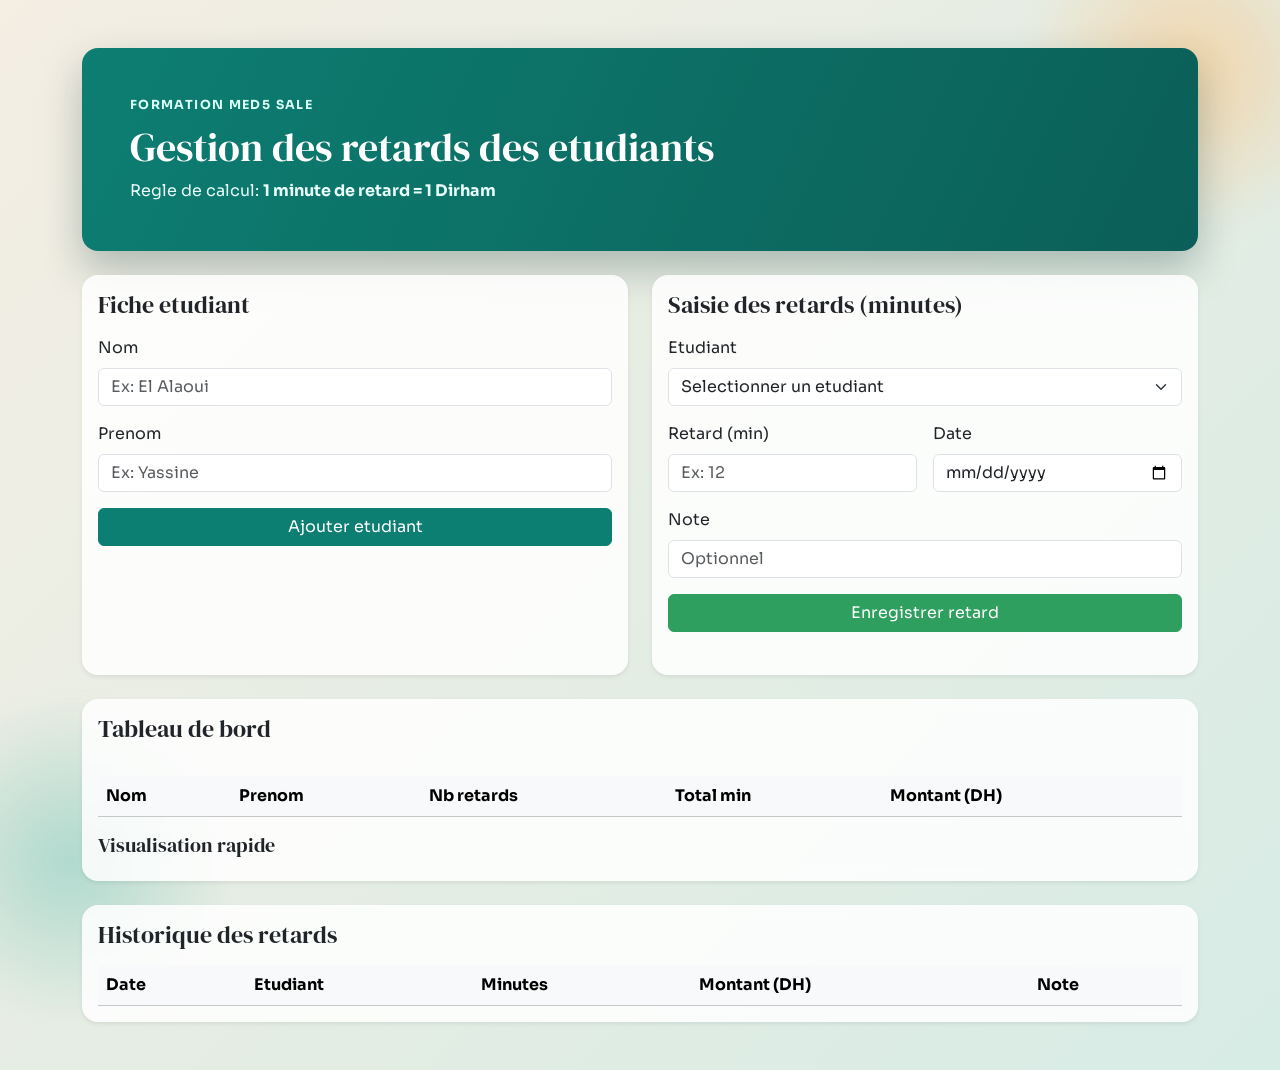
==== index.html @ 05980e71 "Change Style" ====
<!DOCTYPE html>
<html lang="fr">
<head>
  <meta charset="UTF-8" />
  <meta name="viewport" content="width=device-width, initial-scale=1.0" />
  <title>Gestion des retards etudiants</title>
  <link href="https://cdn.jsdelivr.net/npm/bootstrap@5.3.3/dist/css/bootstrap.min.css" rel="stylesheet" integrity="sha384-QWTKZyjpPEjISv5WaRU9OFeRpok6YctnYmDr5pNlyT2bRjXh0JMhjY6hW+ALEwIH" crossorigin="anonymous" />
  <link rel="preconnect" href="https://fonts.googleapis.com" />
  <link rel="preconnect" href="https://fonts.gstatic.com" crossorigin />
  <link href="https://fonts.googleapis.com/css2?family=Sora:wght@400;600;700&family=DM+Serif+Display&display=swap" rel="stylesheet" />
  <link rel="stylesheet" href="styles.css" />
</head>
<body>
  <div class="bg-shape shape-a" aria-hidden="true"></div>
  <div class="bg-shape shape-b" aria-hidden="true"></div>

  <main class="container py-4 py-lg-5">
    <header class="hero p-4 p-lg-5 mb-4 reveal">
      <p class="hero-kicker mb-2">Formation Med5 Sale</p>
      <h1 class="mb-2">Gestion des retards des etudiants</h1>
      <p class="hero-subtitle mb-0">Regle de calcul: <strong>1 minute de retard = 1 Dirham</strong></p>
    </header>

    <section class="row g-4 mb-4">
      <div class="col-12 col-lg-6 reveal delay-1">
        <article class="card shadow-sm border-0 h-100">
          <div class="card-body">
            <h2 id="student-title" class="h4 mb-3">Fiche etudiant</h2>
            <form id="student-form" class="row g-3">
              <div class="col-12">
                <label for="nom" class="form-label">Nom</label>
                <input id="nom" name="nom" type="text" class="form-control" required maxlength="40" placeholder="Ex: El Alaoui" />
              </div>
              <div class="col-12">
                <label for="prenom" class="form-label">Prenom</label>
                <input id="prenom" name="prenom" type="text" class="form-control" required maxlength="40" placeholder="Ex: Yassine" />
              </div>
              <div class="col-12">
                <button type="submit" class="btn btn-primary w-100">Ajouter etudiant</button>
              </div>
            </form>
            <p id="student-feedback" class="feedback mt-2 mb-0" aria-live="polite"></p>
          </div>
        </article>
      </div>

      <div class="col-12 col-lg-6 reveal delay-2">
        <article class="card shadow-sm border-0 h-100">
          <div class="card-body">
            <h2 id="retard-title" class="h4 mb-3">Saisie des retards (minutes)</h2>
            <form id="retard-form" class="row g-3">
              <div class="col-12">
                <label for="student-select" class="form-label">Etudiant</label>
                <select id="student-select" class="form-select" required>
                  <option value="">Selectionner un etudiant</option>
                </select>
              </div>
              <div class="col-md-6">
                <label for="minutes" class="form-label">Retard (min)</label>
                <input id="minutes" type="number" class="form-control" min="1" step="1" required placeholder="Ex: 12" />
              </div>
              <div class="col-md-6">
                <label for="retard-date" class="form-label">Date</label>
                <input id="retard-date" type="date" class="form-control" required />
              </div>
              <div class="col-12">
                <label for="note" class="form-label">Note</label>
                <input id="note" type="text" class="form-control" maxlength="80" placeholder="Optionnel" />
              </div>
              <div class="col-12">
                <button type="submit" class="btn btn-success w-100">Enregistrer retard</button>
              </div>
            </form>
            <p id="retard-feedback" class="feedback mt-2 mb-0" aria-live="polite"></p>
          </div>
        </article>
      </div>
    </section>

    <section class="card shadow-sm border-0 reveal delay-3 mb-4">
      <div class="card-body">
        <h2 id="dashboard-title" class="h4 mb-3">Tableau de bord</h2>
        <div class="stats mb-3" id="stats"></div>

        <div class="table-responsive mb-3">
          <table class="table table-hover align-middle mb-0">
            <thead class="table-light">
              <tr>
                <th>Nom</th>
                <th>Prenom</th>
                <th>Nb retards</th>
                <th>Total min</th>
                <th>Montant (DH)</th>
              </tr>
            </thead>
            <tbody id="student-summary-body"></tbody>
          </table>
        </div>

        <h3 class="h5 mb-2">Visualisation rapide</h3>
        <div id="bars" class="bars"></div>
      </div>
    </section>

    <section class="card shadow-sm border-0 reveal delay-4">
      <div class="card-body">
        <h2 id="history-title" class="h4 mb-3">Historique des retards</h2>
        <div class="table-responsive">
          <table class="table table-striped align-middle mb-0">
            <thead class="table-light">
              <tr>
                <th>Date</th>
                <th>Etudiant</th>
                <th>Minutes</th>
                <th>Montant (DH)</th>
                <th>Note</th>
              </tr>
            </thead>
            <tbody id="history-body"></tbody>
          </table>
        </div>
      </div>
    </section>
  </main>

  <script src="https://cdn.jsdelivr.net/npm/bootstrap@5.3.3/dist/js/bootstrap.bundle.min.js" integrity="sha384-YvpcrYf0tY3lHB60NNkmXc5s9fDVZLESaAA55NDzOxhy9GkcIdslK1eN7N6jIeHz" crossorigin="anonymous"></script>
  <script src="app.js"></script>
</body>
</html>
---- styles.css ----
:root {
  --bg-start: #f4eee3;
  --bg-end: #d7ece5;
  --ink: #1f2a33;
  --muted: #51606a;
  --brand: #0d7e72;
  --brand-deep: #0a5f57;
  --warn: #be622d;
  --card-soft: rgba(255, 255, 255, 0.85);
}

body {
  min-height: 100vh;
  font-family: "Sora", sans-serif;
  color: var(--ink);
  background: linear-gradient(135deg, var(--bg-start), var(--bg-end));
  position: relative;
  overflow-x: hidden;
}

h1,
h2,
h3,
.h1,
.h2,
.h3,
.h4,
.h5 {
  font-family: "DM Serif Display", serif;
}

.bg-shape {
  position: fixed;
  z-index: -1;
  border-radius: 50%;
  filter: blur(10px);
  opacity: 0.5;
}

.shape-a {
  width: 340px;
  height: 340px;
  top: -100px;
  right: -80px;
  background: radial-gradient(circle, #ffbf75 0%, transparent 70%);
}

.shape-b {
  width: 320px;
  height: 320px;
  left: -90px;
  bottom: -120px;
  background: radial-gradient(circle, #76c5b7 0%, transparent 72%);
}

.hero {
  border-radius: 1rem;
  background: linear-gradient(115deg, #0d7e72, #0b5f58);
  color: #fff;
  box-shadow: 0 18px 40px rgba(10, 49, 45, 0.28);
}

.hero-kicker {
  text-transform: uppercase;
  letter-spacing: 0.11em;
  font-size: 0.78rem;
  font-weight: 700;
  color: #d8fff8;
}

.hero-subtitle {
  color: #e8fffb;
}

.card {
  border-radius: 1rem;
  background: var(--card-soft);
  backdrop-filter: blur(6px);
}

.btn-primary {
  --bs-btn-bg: var(--brand);
  --bs-btn-border-color: var(--brand);
  --bs-btn-hover-bg: var(--brand-deep);
  --bs-btn-hover-border-color: var(--brand-deep);
}

.btn-success {
  --bs-btn-bg: #2f9f5f;
  --bs-btn-border-color: #2f9f5f;
  --bs-btn-hover-bg: #257b4a;
  --bs-btn-hover-border-color: #257b4a;
}

.feedback {
  min-height: 1.2rem;
  color: var(--warn);
  font-size: 0.9rem;
}

.stats {
  display: grid;
  grid-template-columns: repeat(auto-fit, minmax(145px, 1fr));
  gap: 0.75rem;
}

.stat {
  border: 1px solid #d7e2de;
  background: #ffffff;
  border-radius: 0.75rem;
  padding: 0.7rem 0.8rem;
}

.stat-label {
  display: block;
  font-size: 0.8rem;
  color: var(--muted);
}

.stat-value {
  display: block;
  margin-top: 0.2rem;
  font-size: 1.15rem;
  font-weight: 700;
}

.bars {
  display: grid;
  gap: 0.6rem;
}

.bar-row {
  display: grid;
  grid-template-columns: 120px 1fr 55px;
  gap: 0.55rem;
  align-items: center;
}

.bar-track {
  width: 100%;
  height: 13px;
  border-radius: 999px;
  background: #e4efec;
  overflow: hidden;
}

.bar-fill {
  height: 100%;
  border-radius: 999px;
  background: linear-gradient(90deg, #f0a34f, #0d7e72);
}

.reveal {
  opacity: 0;
  transform: translateY(12px);
  animation: revealUp 550ms ease forwards;
}

.delay-1 { animation-delay: 120ms; }
.delay-2 { animation-delay: 220ms; }
.delay-3 { animation-delay: 320ms; }
.delay-4 { animation-delay: 420ms; }

@keyframes revealUp {
  to {
    opacity: 1;
    transform: translateY(0);
  }
}

@media (max-width: 768px) {
  .bar-row {
    grid-template-columns: 95px 1fr 45px;
  }
}
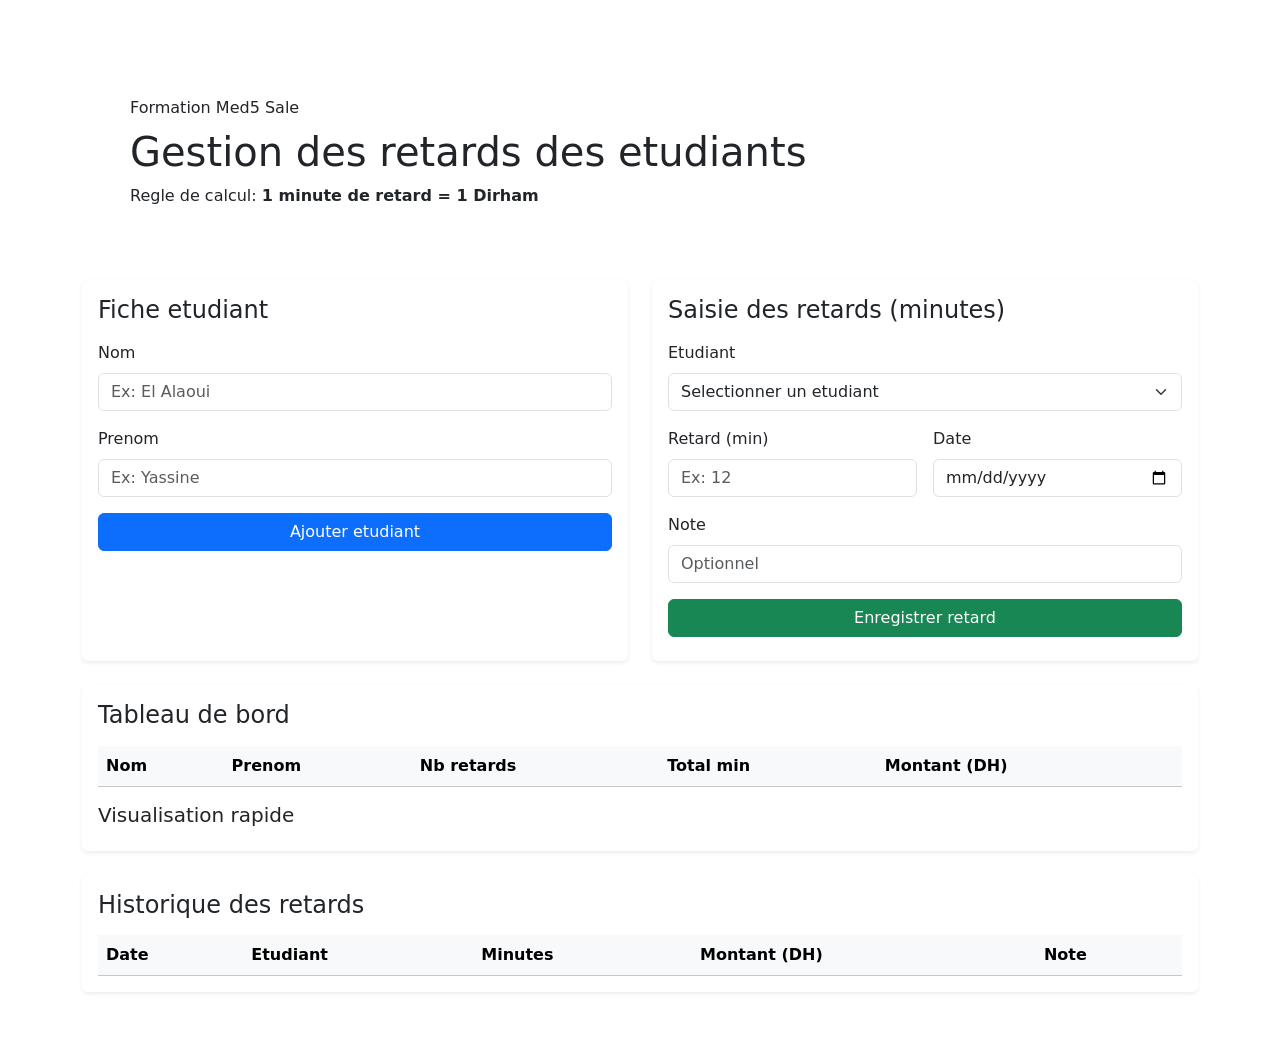
==== commit 1799848e: "mycv" ====
--- a/index.html
+++ b/index.html
@@ -126,4 +126,4 @@
   <script src="https://cdn.jsdelivr.net/npm/bootstrap@5.3.3/dist/js/bootstrap.bundle.min.js" integrity="sha384-YvpcrYf0tY3lHB60NNkmXc5s9fDVZLESaAA55NDzOxhy9GkcIdslK1eN7N6jIeHz" crossorigin="anonymous"></script>
   <script src="app.js"></script>
 </body>
-</html>
+</html>
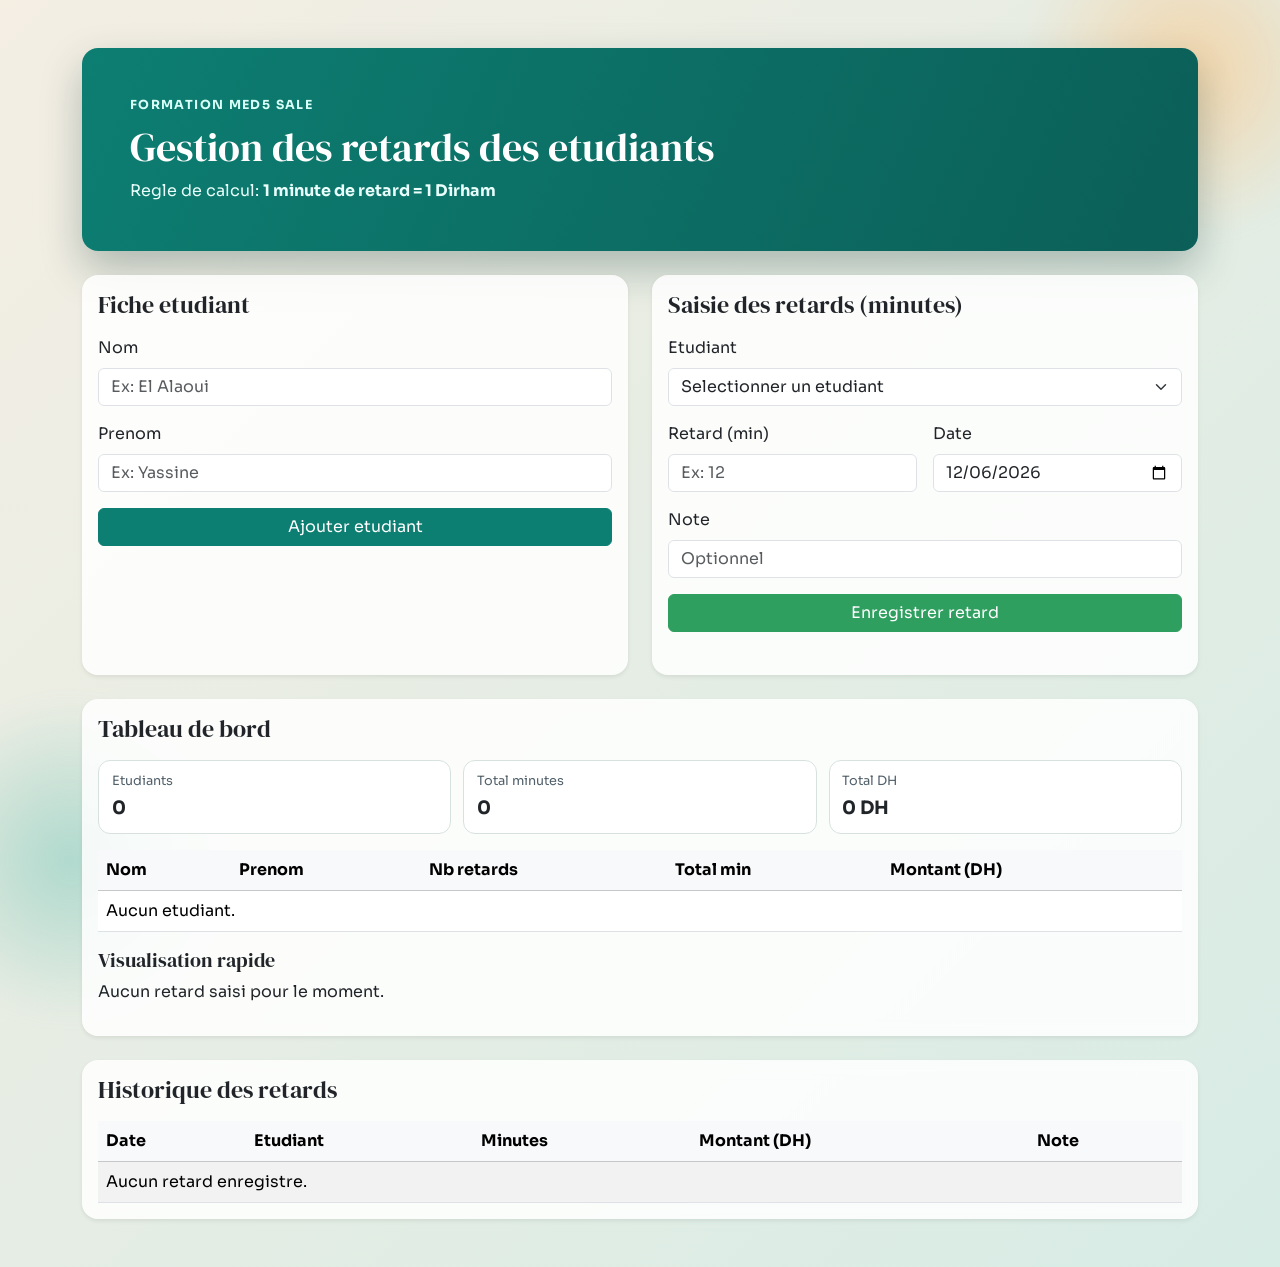
==== commit 10b2b3f9: "solve problem" ====
--- a/index.html
+++ b/index.html
@@ -1,5 +1,7 @@
 <!DOCTYPE html>
-<html lang="fr">
+<html lang="fr"
+
+>
 <head>
   <meta charset="UTF-8" />
   <meta name="viewport" content="width=device-width, initial-scale=1.0" />
--- a/styles.css
+++ b/styles.css
@@ -0,0 +1,175 @@
+:root {
+  --bg-start: #f4eee3;
+  --bg-end: #d7ece5;
+  --ink: #1f2a33;
+  --muted: #51606a;
+  --brand: #0d7e72;
+  --brand-deep: #0a5f57;
+  --warn: #be622d;
+  --card-soft: rgba(255, 255, 255, 0.85);
+}
+
+body {
+  min-height: 100vh;
+  font-family: "Sora", sans-serif;
+  color: var(--ink);
+  background: linear-gradient(135deg, var(--bg-start), var(--bg-end));
+  position: relative;
+  overflow-x: hidden;
+}
+
+h1,
+h2,
+h3,
+.h1,
+.h2,
+.h3,
+.h4,
+.h5 {
+  font-family: "DM Serif Display", serif;
+}
+
+.bg-shape {
+  position: fixed;
+  z-index: -1;
+  border-radius: 50%;
+  filter: blur(10px);
+  opacity: 0.5;
+}
+
+.shape-a {
+  width: 340px;
+  height: 340px;
+  top: -100px;
+  right: -80px;
+  background: radial-gradient(circle, #ffbf75 0%, transparent 70%);
+}
+
+.shape-b {
+  width: 320px;
+  height: 320px;
+  left: -90px;
+  bottom: -120px;
+  background: radial-gradient(circle, #76c5b7 0%, transparent 72%);
+}
+
+.hero {
+  border-radius: 1rem;
+  background: linear-gradient(115deg, #0d7e72, #0b5f58);
+  color: #fff;
+  box-shadow: 0 18px 40px rgba(10, 49, 45, 0.28);
+}
+
+.hero-kicker {
+  text-transform: uppercase;
+  letter-spacing: 0.11em;
+  font-size: 0.78rem;
+  font-weight: 700;
+  color: #d8fff8;
+}
+
+.hero-subtitle {
+  color: #e8fffb;
+}
+
+.card {
+  border-radius: 1rem;
+  background: var(--card-soft);
+  backdrop-filter: blur(6px);
+}
+
+.btn-primary {
+  --bs-btn-bg: var(--brand);
+  --bs-btn-border-color: var(--brand);
+  --bs-btn-hover-bg: var(--brand-deep);
+  --bs-btn-hover-border-color: var(--brand-deep);
+}
+
+.btn-success {
+  --bs-btn-bg: #2f9f5f;
+  --bs-btn-border-color: #2f9f5f;
+  --bs-btn-hover-bg: #257b4a;
+  --bs-btn-hover-border-color: #257b4a;
+}
+
+.feedback {
+  min-height: 1.2rem;
+  color: var(--warn);
+  font-size: 0.9rem;
+}
+
+.stats {
+  display: grid;
+  grid-template-columns: repeat(auto-fit, minmax(145px, 1fr));
+  gap: 0.75rem;
+}
+
+.stat {
+  border: 1px solid #d7e2de;
+  background: #ffffff;
+  border-radius: 0.75rem;
+  padding: 0.7rem 0.8rem;
+}
+
+.stat-label {
+  display: block;
+  font-size: 0.8rem;
+  color: var(--muted);
+}
+
+.stat-value {
+  display: block;
+  margin-top: 0.2rem;
+  font-size: 1.15rem;
+  font-weight: 700;
+}
+
+.bars {
+  display: grid;
+  gap: 0.6rem;
+}
+
+.bar-row {
+  display: grid;
+  grid-template-columns: 120px 1fr 55px;
+  gap: 0.55rem;
+  align-items: center;
+}
+
+.bar-track {
+  width: 100%;
+  height: 13px;
+  border-radius: 999px;
+  background: #e4efec;
+  overflow: hidden;
+}
+
+.bar-fill {
+  height: 100%;
+  border-radius: 999px;
+  background: linear-gradient(90deg, #f0a34f, #0d7e72);
+}
+
+.reveal {
+  opacity: 0;
+  transform: translateY(12px);
+  animation: revealUp 550ms ease forwards;
+}
+
+.delay-1 { animation-delay: 120ms; }
+.delay-2 { animation-delay: 220ms; }
+.delay-3 { animation-delay: 320ms; }
+.delay-4 { animation-delay: 420ms; }
+
+@keyframes revealUp {
+  to {
+    opacity: 1;
+    transform: translateY(0);
+  }
+}
+
+@media (max-width: 768px) {
+  .bar-row {
+    grid-template-columns: 95px 1fr 45px;
+  }
+}
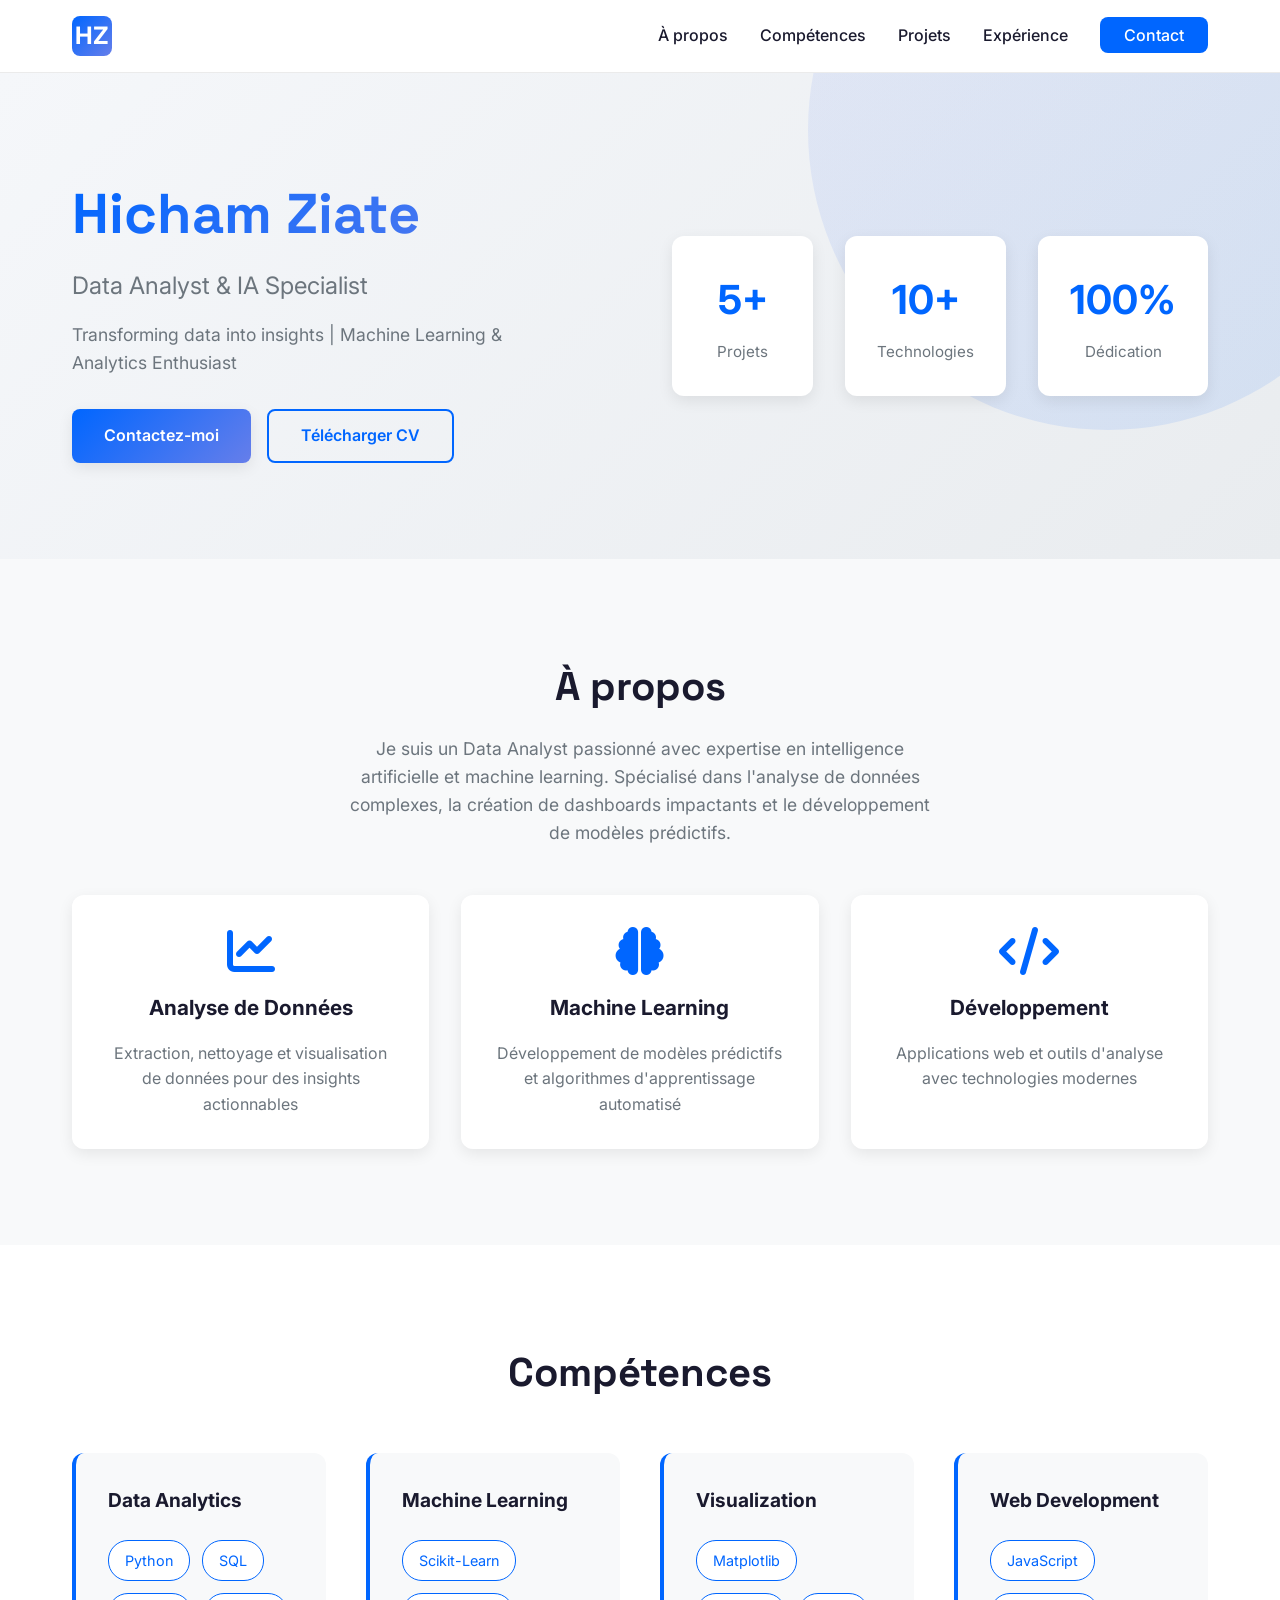
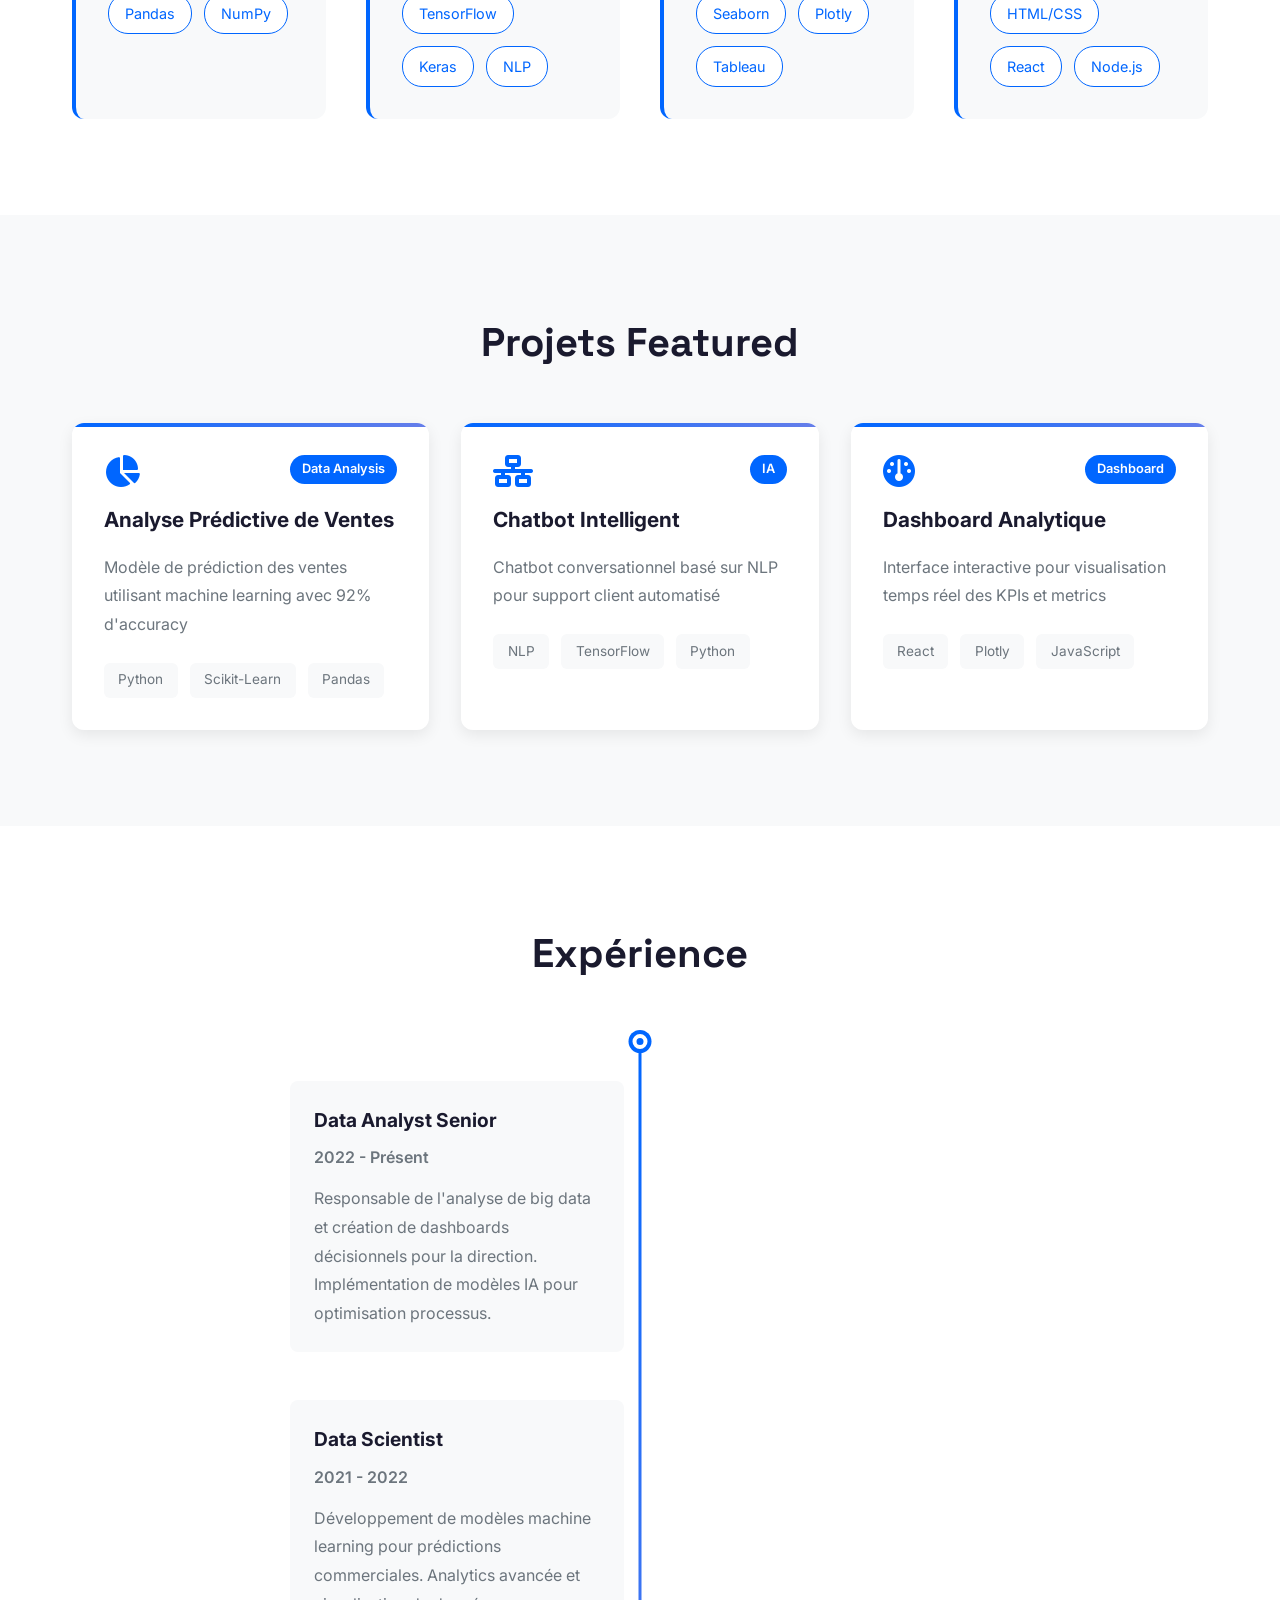
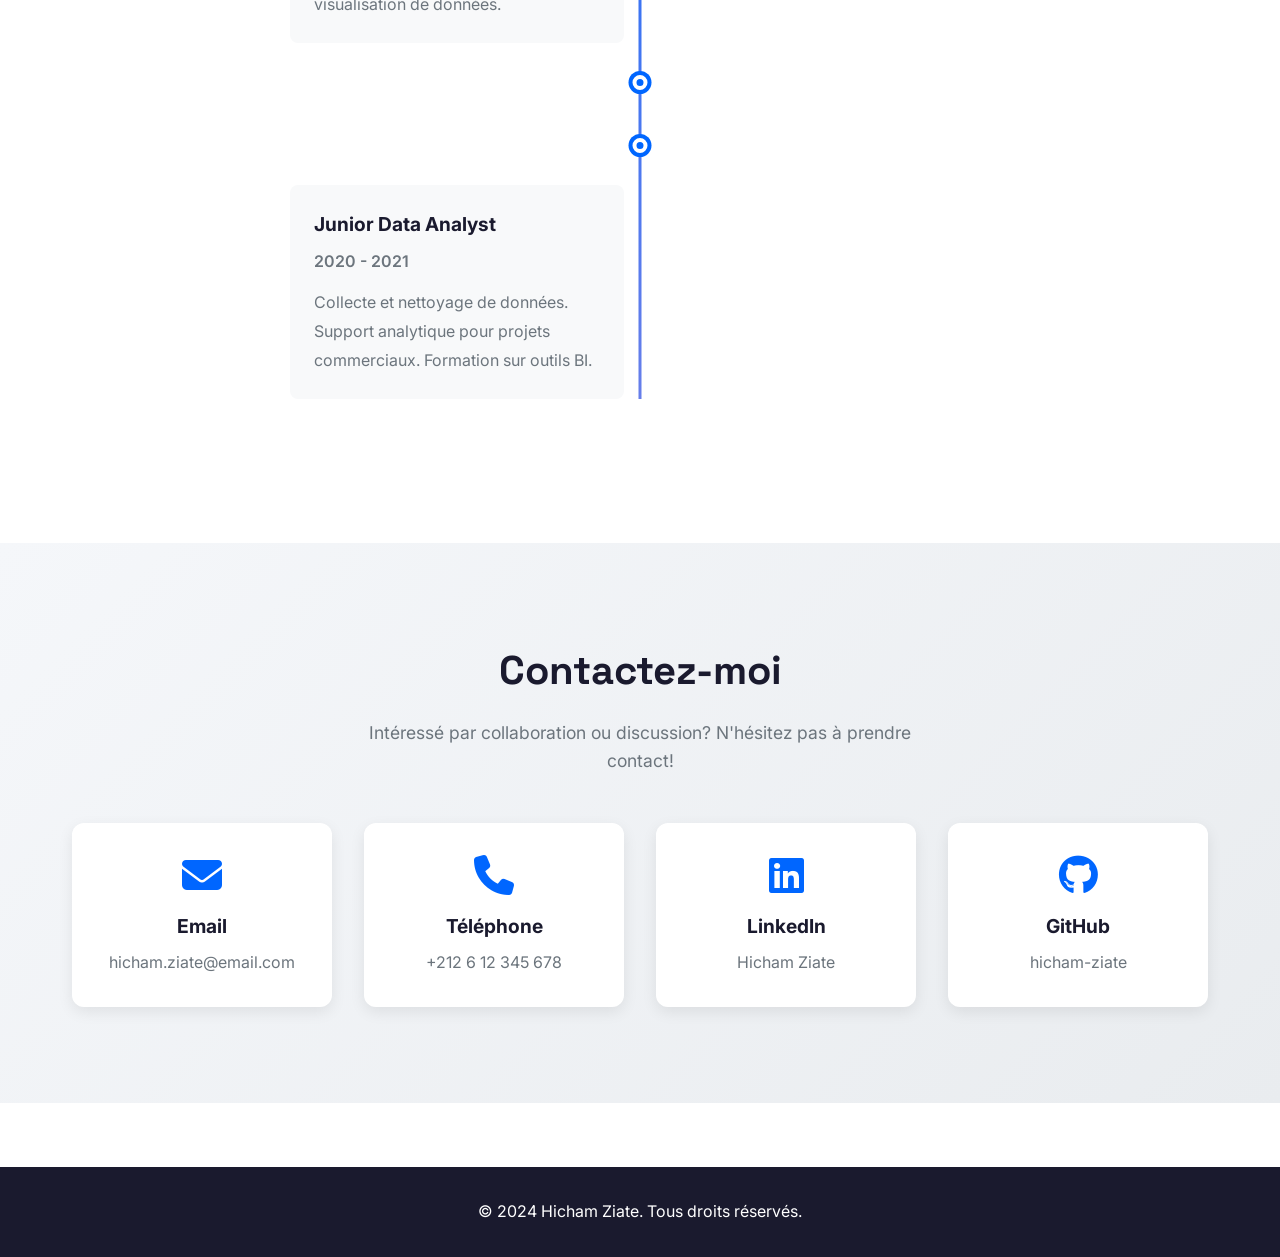
==== commit 23eaadc6: "Merge branch 'main' of https://github.com/wahidsaidmaroc/FormationMed5Sale" ====
--- a/index.html
+++ b/index.html
@@ -5,127 +5,245 @@
 <head>
   <meta charset="UTF-8" />
   <meta name="viewport" content="width=device-width, initial-scale=1.0" />
-  <title>Gestion des retards etudiants</title>
-  <link href="https://cdn.jsdelivr.net/npm/bootstrap@5.3.3/dist/css/bootstrap.min.css" rel="stylesheet" integrity="sha384-QWTKZyjpPEjISv5WaRU9OFeRpok6YctnYmDr5pNlyT2bRjXh0JMhjY6hW+ALEwIH" crossorigin="anonymous" />
+  <title>Hicham Ziate - Data Analyst & IA Specialist</title>
   <link rel="preconnect" href="https://fonts.googleapis.com" />
   <link rel="preconnect" href="https://fonts.gstatic.com" crossorigin />
-  <link href="https://fonts.googleapis.com/css2?family=Sora:wght@400;600;700&family=DM+Serif+Display&display=swap" rel="stylesheet" />
+  <link href="https://fonts.googleapis.com/css2?family=Inter:wght@300;400;500;600;700&family=Space+Grotesk:wght@600;700&display=swap" rel="stylesheet" />
+  <link rel="stylesheet" href="https://cdnjs.cloudflare.com/ajax/libs/font-awesome/6.4.0/css/all.min.css" />
   <link rel="stylesheet" href="styles.css" />
 </head>
 <body>
-  <div class="bg-shape shape-a" aria-hidden="true"></div>
-  <div class="bg-shape shape-b" aria-hidden="true"></div>
-
-  <main class="container py-4 py-lg-5">
-    <header class="hero p-4 p-lg-5 mb-4 reveal">
-      <p class="hero-kicker mb-2">Formation Med5 Sale</p>
-      <h1 class="mb-2">Gestion des retards des etudiants</h1>
-      <p class="hero-subtitle mb-0">Regle de calcul: <strong>1 minute de retard = 1 Dirham</strong></p>
-    </header>
-
-    <section class="row g-4 mb-4">
-      <div class="col-12 col-lg-6 reveal delay-1">
-        <article class="card shadow-sm border-0 h-100">
-          <div class="card-body">
-            <h2 id="student-title" class="h4 mb-3">Fiche etudiant</h2>
-            <form id="student-form" class="row g-3">
-              <div class="col-12">
-                <label for="nom" class="form-label">Nom</label>
-                <input id="nom" name="nom" type="text" class="form-control" required maxlength="40" placeholder="Ex: El Alaoui" />
-              </div>
-              <div class="col-12">
-                <label for="prenom" class="form-label">Prenom</label>
-                <input id="prenom" name="prenom" type="text" class="form-control" required maxlength="40" placeholder="Ex: Yassine" />
-              </div>
-              <div class="col-12">
-                <button type="submit" class="btn btn-primary w-100">Ajouter etudiant</button>
-              </div>
-            </form>
-            <p id="student-feedback" class="feedback mt-2 mb-0" aria-live="polite"></p>
-          </div>
-        </article>
-      </div>
-
-      <div class="col-12 col-lg-6 reveal delay-2">
-        <article class="card shadow-sm border-0 h-100">
-          <div class="card-body">
-            <h2 id="retard-title" class="h4 mb-3">Saisie des retards (minutes)</h2>
-            <form id="retard-form" class="row g-3">
-              <div class="col-12">
-                <label for="student-select" class="form-label">Etudiant</label>
-                <select id="student-select" class="form-select" required>
-                  <option value="">Selectionner un etudiant</option>
-                </select>
-              </div>
-              <div class="col-md-6">
-                <label for="minutes" class="form-label">Retard (min)</label>
-                <input id="minutes" type="number" class="form-control" min="1" step="1" required placeholder="Ex: 12" />
-              </div>
-              <div class="col-md-6">
-                <label for="retard-date" class="form-label">Date</label>
-                <input id="retard-date" type="date" class="form-control" required />
-              </div>
-              <div class="col-12">
-                <label for="note" class="form-label">Note</label>
-                <input id="note" type="text" class="form-control" maxlength="80" placeholder="Optionnel" />
-              </div>
-              <div class="col-12">
-                <button type="submit" class="btn btn-success w-100">Enregistrer retard</button>
-              </div>
-            </form>
-            <p id="retard-feedback" class="feedback mt-2 mb-0" aria-live="polite"></p>
-          </div>
-        </article>
-      </div>
-    </section>
-
-    <section class="card shadow-sm border-0 reveal delay-3 mb-4">
-      <div class="card-body">
-        <h2 id="dashboard-title" class="h4 mb-3">Tableau de bord</h2>
-        <div class="stats mb-3" id="stats"></div>
-
-        <div class="table-responsive mb-3">
-          <table class="table table-hover align-middle mb-0">
-            <thead class="table-light">
-              <tr>
-                <th>Nom</th>
-                <th>Prenom</th>
-                <th>Nb retards</th>
-                <th>Total min</th>
-                <th>Montant (DH)</th>
-              </tr>
-            </thead>
-            <tbody id="student-summary-body"></tbody>
-          </table>
-        </div>
-
-        <h3 class="h5 mb-2">Visualisation rapide</h3>
-        <div id="bars" class="bars"></div>
-      </div>
-    </section>
-
-    <section class="card shadow-sm border-0 reveal delay-4">
-      <div class="card-body">
-        <h2 id="history-title" class="h4 mb-3">Historique des retards</h2>
-        <div class="table-responsive">
-          <table class="table table-striped align-middle mb-0">
-            <thead class="table-light">
-              <tr>
-                <th>Date</th>
-                <th>Etudiant</th>
-                <th>Minutes</th>
-                <th>Montant (DH)</th>
-                <th>Note</th>
-              </tr>
-            </thead>
-            <tbody id="history-body"></tbody>
-          </table>
-        </div>
-      </div>
-    </section>
-  </main>
-
-  <script src="https://cdn.jsdelivr.net/npm/bootstrap@5.3.3/dist/js/bootstrap.bundle.min.js" integrity="sha384-YvpcrYf0tY3lHB60NNkmXc5s9fDVZLESaAA55NDzOxhy9GkcIdslK1eN7N6jIeHz" crossorigin="anonymous"></script>
+  <!-- Navigation -->
+  <nav class="navbar">
+    <div class="container-nav">
+      <a href="#" class="logo">
+        <span class="logo-icon">HZ</span>
+      </a>
+      <ul class="nav-links">
+        <li><a href="#about">À propos</a></li>
+        <li><a href="#skills">Compétences</a></li>
+        <li><a href="#projects">Projets</a></li>
+        <li><a href="#experience">Expérience</a></li>
+        <li><a href="#contact" class="btn-cta">Contact</a></li>
+      </ul>
+    </div>
+  </nav>
+
+  <!-- Hero Section -->
+  <section class="hero-section">
+    <div class="container-wide">
+      <div class="hero-content">
+        <h1 class="hero-title">Hicham Ziate</h1>
+        <p class="hero-subtitle">Data Analyst & IA Specialist</p>
+        <p class="hero-description">Transforming data into insights | Machine Learning & Analytics Enthusiast</p>
+        <div class="hero-buttons">
+          <a href="#contact" class="btn btn-primary">Contactez-moi</a>
+          <a href="C:\Users\USER1\Desktop\CV_Hicham_Ziate_IA_Data_Analyst.pdf" class="btn btn-secondary" download>Télécharger CV</a>
+        </div>
+      </div>
+      <div class="hero-stats">
+        <div class="stat-item">
+          <span class="stat-number">5+</span>
+          <span class="stat-label">Projets</span>
+        </div>
+        <div class="stat-item">
+          <span class="stat-number">10+</span>
+          <span class="stat-label">Technologies</span>
+        </div>
+        <div class="stat-item">
+          <span class="stat-number">100%</span>
+          <span class="stat-label">Dédication</span>
+        </div>
+      </div>
+    </div>
+  </section>
+
+  <!-- About Section -->
+  <section id="about" class="section about-section">
+    <div class="container-wide">
+      <h2 class="section-title">À propos</h2>
+      <p class="section-description">Je suis un Data Analyst passionné avec expertise en intelligence artificielle et machine learning. Spécialisé dans l'analyse de données complexes, la création de dashboards impactants et le développement de modèles prédictifs.</p>
+      <div class="about-grid">
+        <div class="about-card">
+          <i class="fas fa-chart-line"></i>
+          <h3>Analyse de Données</h3>
+          <p>Extraction, nettoyage et visualisation de données pour des insights actionnables</p>
+        </div>
+        <div class="about-card">
+          <i class="fas fa-brain"></i>
+          <h3>Machine Learning</h3>
+          <p>Développement de modèles prédictifs et algorithmes d'apprentissage automatisé</p>
+        </div>
+        <div class="about-card">
+          <i class="fas fa-code"></i>
+          <h3>Développement</h3>
+          <p>Applications web et outils d'analyse avec technologies modernes</p>
+        </div>
+      </div>
+    </div>
+  </section>
+
+  <!-- Skills Section -->
+  <section id="skills" class="section skills-section">
+    <div class="container-wide">
+      <h2 class="section-title">Compétences</h2>
+      <div class="skills-grid">
+        <div class="skill-category">
+          <h3>Data Analytics</h3>
+          <div class="skill-tags">
+            <span class="skill-tag">Python</span>
+            <span class="skill-tag">SQL</span>
+            <span class="skill-tag">Pandas</span>
+            <span class="skill-tag">NumPy</span>
+          </div>
+        </div>
+        <div class="skill-category">
+          <h3>Machine Learning</h3>
+          <div class="skill-tags">
+            <span class="skill-tag">Scikit-Learn</span>
+            <span class="skill-tag">TensorFlow</span>
+            <span class="skill-tag">Keras</span>
+            <span class="skill-tag">NLP</span>
+          </div>
+        </div>
+        <div class="skill-category">
+          <h3>Visualization</h3>
+          <div class="skill-tags">
+            <span class="skill-tag">Matplotlib</span>
+            <span class="skill-tag">Seaborn</span>
+            <span class="skill-tag">Plotly</span>
+            <span class="skill-tag">Tableau</span>
+          </div>
+        </div>
+        <div class="skill-category">
+          <h3>Web Development</h3>
+          <div class="skill-tags">
+            <span class="skill-tag">JavaScript</span>
+            <span class="skill-tag">HTML/CSS</span>
+            <span class="skill-tag">React</span>
+            <span class="skill-tag">Node.js</span>
+          </div>
+        </div>
+      </div>
+    </div>
+  </section>
+
+  <!-- Projects Section -->
+  <section id="projects" class="section projects-section">
+    <div class="container-wide">
+      <h2 class="section-title">Projets Featured</h2>
+      <div class="projects-grid">
+        <div class="project-card">
+          <div class="project-header">
+            <i class="fas fa-chart-pie"></i>
+            <span class="project-tag">Data Analysis</span>
+          </div>
+          <h3>Analyse Prédictive de Ventes</h3>
+          <p>Modèle de prédiction des ventes utilisant machine learning avec 92% d'accuracy</p>
+          <div class="project-tech">
+            <span>Python</span>
+            <span>Scikit-Learn</span>
+            <span>Pandas</span>
+          </div>
+        </div>
+        <div class="project-card">
+          <div class="project-header">
+            <i class="fas fa-network-wired"></i>
+            <span class="project-tag">IA</span>
+          </div>
+          <h3>Chatbot Intelligent</h3>
+          <p>Chatbot conversationnel basé sur NLP pour support client automatisé</p>
+          <div class="project-tech">
+            <span>NLP</span>
+            <span>TensorFlow</span>
+            <span>Python</span>
+          </div>
+        </div>
+        <div class="project-card">
+          <div class="project-header">
+            <i class="fas fa-dashboard"></i>
+            <span class="project-tag">Dashboard</span>
+          </div>
+          <h3>Dashboard Analytique</h3>
+          <p>Interface interactive pour visualisation temps réel des KPIs et metrics</p>
+          <div class="project-tech">
+            <span>React</span>
+            <span>Plotly</span>
+            <span>JavaScript</span>
+          </div>
+        </div>
+      </div>
+    </div>
+  </section>
+
+  <!-- Experience Section -->
+  <section id="experience" class="section experience-section">
+    <div class="container-wide">
+      <h2 class="section-title">Expérience</h2>
+      <div class="timeline">
+        <div class="timeline-item">
+          <div class="timeline-marker"></div>
+          <div class="timeline-content">
+            <h3>Data Analyst Senior</h3>
+            <p class="timeline-date">2022 - Présent</p>
+            <p>Responsable de l'analyse de big data et création de dashboards décisionnels pour la direction. Implémentation de modèles IA pour optimisation processus.</p>
+          </div>
+        </div>
+        <div class="timeline-item">
+          <div class="timeline-marker"></div>
+          <div class="timeline-content">
+            <h3>Data Scientist</h3>
+            <p class="timeline-date">2021 - 2022</p>
+            <p>Développement de modèles machine learning pour prédictions commerciales. Analytics avancée et visualisation de données.</p>
+          </div>
+        </div>
+        <div class="timeline-item">
+          <div class="timeline-marker"></div>
+          <div class="timeline-content">
+            <h3>Junior Data Analyst</h3>
+            <p class="timeline-date">2020 - 2021</p>
+            <p>Collecte et nettoyage de données. Support analytique pour projets commerciaux. Formation sur outils BI.</p>
+          </div>
+        </div>
+      </div>
+    </div>
+  </section>
+
+  <!-- Contact Section -->
+  <section id="contact" class="section contact-section">
+    <div class="container-wide">
+      <h2 class="section-title">Contactez-moi</h2>
+      <p class="section-description">Intéressé par collaboration ou discussion? N'hésitez pas à prendre contact!</p>
+      <div class="contact-grid">
+        <a href="mailto:hicham.ziate@email.com" class="contact-card">
+          <i class="fas fa-envelope"></i>
+          <h3>Email</h3>
+          <p>hicham.ziate@email.com</p>
+        </a>
+        <a href="tel:+212612345678" class="contact-card">
+          <i class="fas fa-phone"></i>
+          <h3>Téléphone</h3>
+          <p>+212 6 12 345 678</p>
+        </a>
+        <a href="https://linkedin.com" target="_blank" class="contact-card">
+          <i class="fab fa-linkedin"></i>
+          <h3>LinkedIn</h3>
+          <p>Hicham Ziate</p>
+        </a>
+        <a href="https://github.com" target="_blank" class="contact-card">
+          <i class="fab fa-github"></i>
+          <h3>GitHub</h3>
+          <p>hicham-ziate</p>
+        </a>
+      </div>
+    </div>
+  </section>
+
+  <!-- Footer -->
+  <footer class="footer">
+    <p>&copy; 2024 Hicham Ziate. Tous droits réservés.</p>
+  </footer>
+
   <script src="app.js"></script>
 </body>
 </html>
--- a/styles.css
+++ b/styles.css
@@ -1,175 +1,622 @@
+* {
+  margin: 0;
+  padding: 0;
+  box-sizing: border-box;
+}
+
 :root {
-  --bg-start: #f4eee3;
-  --bg-end: #d7ece5;
-  --ink: #1f2a33;
-  --muted: #51606a;
-  --brand: #0d7e72;
-  --brand-deep: #0a5f57;
-  --warn: #be622d;
-  --card-soft: rgba(255, 255, 255, 0.85);
+  --primary: #0066ff;
+  --primary-dark: #0052cc;
+  --secondary: #667eea;
+  --accent: #ff6b6b;
+  --dark: #1a1a2e;
+  --light: #f8f9fa;
+  --gray: #6c757d;
+  --white: #ffffff;
+  --shadow: 0 10px 40px rgba(0, 0, 0, 0.1);
+  --shadow-sm: 0 5px 15px rgba(0, 0, 0, 0.08);
+}
+
+html {
+  scroll-behavior: smooth;
 }
 
 body {
-  min-height: 100vh;
-  font-family: "Sora", sans-serif;
-  color: var(--ink);
-  background: linear-gradient(135deg, var(--bg-start), var(--bg-end));
+  font-family: "Inter", sans-serif;
+  color: var(--dark);
+  background: var(--white);
+  line-height: 1.6;
+}
+
+/* ========== NAVBAR ========== */
+.navbar {
+  position: sticky;
+  top: 0;
+  z-index: 1000;
+  background: rgba(255, 255, 255, 0.95);
+  backdrop-filter: blur(10px);
+  border-bottom: 1px solid rgba(0, 0, 0, 0.08);
+  padding: 1rem 0;
+}
+
+.container-nav {
+  max-width: 1200px;
+  margin: 0 auto;
+  padding: 0 2rem;
+  display: flex;
+  justify-content: space-between;
+  align-items: center;
+}
+
+.logo {
+  font-size: 1.5rem;
+  font-weight: 700;
+  text-decoration: none;
+  color: var(--primary);
+  display: flex;
+  align-items: center;
+  gap: 0.5rem;
+}
+
+.logo-icon {
+  width: 40px;
+  height: 40px;
+  background: linear-gradient(135deg, var(--primary), var(--secondary));
+  color: white;
+  border-radius: 8px;
+  display: flex;
+  align-items: center;
+  justify-content: center;
+  font-weight: 700;
+}
+
+.nav-links {
+  display: flex;
+  list-style: none;
+  gap: 2rem;
+  align-items: center;
+}
+
+.nav-links a {
+  text-decoration: none;
+  color: var(--dark);
+  font-weight: 500;
+  transition: color 0.3s ease;
+}
+
+.nav-links a:hover {
+  color: var(--primary);
+}
+
+.btn-cta {
+  background: var(--primary);
+  color: var(--white) !important;
+  padding: 0.5rem 1.5rem;
+  border-radius: 8px;
+  transition: all 0.3s ease;
+}
+
+.btn-cta:hover {
+  background: var(--primary-dark);
+  transform: translateY(-2px);
+  box-shadow: var(--shadow-sm);
+}
+
+/* ========== HERO SECTION ========== */
+.hero-section {
+  padding: 6rem 2rem;
+  background: linear-gradient(135deg, #f5f7fa 0%, #e9ecef 100%);
   position: relative;
-  overflow-x: hidden;
-}
-
-h1,
-h2,
-h3,
-.h1,
-.h2,
-.h3,
-.h4,
-.h5 {
-  font-family: "DM Serif Display", serif;
-}
-
-.bg-shape {
-  position: fixed;
-  z-index: -1;
+  overflow: hidden;
+}
+
+.hero-section::before {
+  content: "";
+  position: absolute;
+  top: -50%;
+  right: -10%;
+  width: 600px;
+  height: 600px;
+  background: linear-gradient(135deg, rgba(102, 126, 234, 0.1), rgba(0, 102, 255, 0.1));
   border-radius: 50%;
-  filter: blur(10px);
-  opacity: 0.5;
-}
-
-.shape-a {
-  width: 340px;
-  height: 340px;
-  top: -100px;
-  right: -80px;
-  background: radial-gradient(circle, #ffbf75 0%, transparent 70%);
-}
-
-.shape-b {
-  width: 320px;
-  height: 320px;
-  left: -90px;
-  bottom: -120px;
-  background: radial-gradient(circle, #76c5b7 0%, transparent 72%);
-}
-
-.hero {
-  border-radius: 1rem;
-  background: linear-gradient(115deg, #0d7e72, #0b5f58);
-  color: #fff;
-  box-shadow: 0 18px 40px rgba(10, 49, 45, 0.28);
-}
-
-.hero-kicker {
-  text-transform: uppercase;
-  letter-spacing: 0.11em;
-  font-size: 0.78rem;
+  z-index: 0;
+}
+
+.container-wide {
+  max-width: 1200px;
+  margin: 0 auto;
+  padding: 0 2rem;
+  position: relative;
+  z-index: 1;
+}
+
+.hero-section .container-wide {
+  display: grid;
+  grid-template-columns: 1fr 1fr;
+  gap: 4rem;
+  align-items: center;
+}
+
+.hero-content h1 {
+  font-family: "Space Grotesk", sans-serif;
+  font-size: 4rem;
   font-weight: 700;
-  color: #d8fff8;
+  margin-bottom: 0.5rem;
+  background: linear-gradient(135deg, var(--primary), var(--secondary));
+  -webkit-background-clip: text;
+  -webkit-text-fill-color: transparent;
+  background-clip: text;
+}
+
+.hero-content .hero-title {
+  font-size: 3.5rem;
 }
 
 .hero-subtitle {
-  color: #e8fffb;
-}
-
-.card {
-  border-radius: 1rem;
-  background: var(--card-soft);
-  backdrop-filter: blur(6px);
+  font-size: 1.5rem;
+  color: var(--gray);
+  margin-bottom: 1rem;
+}
+
+.hero-description {
+  font-size: 1.1rem;
+  color: var(--gray);
+  margin-bottom: 2rem;
+  max-width: 500px;
+}
+
+.hero-buttons {
+  display: flex;
+  gap: 1rem;
+  flex-wrap: wrap;
+}
+
+.btn {
+  padding: 0.75rem 2rem;
+  border-radius: 8px;
+  text-decoration: none;
+  font-weight: 600;
+  transition: all 0.3s ease;
+  border: none;
+  cursor: pointer;
+  display: inline-flex;
+  align-items: center;
+  justify-content: center;
+  gap: 0.5rem;
 }
 
 .btn-primary {
-  --bs-btn-bg: var(--brand);
-  --bs-btn-border-color: var(--brand);
-  --bs-btn-hover-bg: var(--brand-deep);
-  --bs-btn-hover-border-color: var(--brand-deep);
-}
-
-.btn-success {
-  --bs-btn-bg: #2f9f5f;
-  --bs-btn-border-color: #2f9f5f;
-  --bs-btn-hover-bg: #257b4a;
-  --bs-btn-hover-border-color: #257b4a;
-}
-
-.feedback {
-  min-height: 1.2rem;
-  color: var(--warn);
-  font-size: 0.9rem;
-}
-
-.stats {
+  background: linear-gradient(135deg, var(--primary), var(--secondary));
+  color: var(--white);
+  box-shadow: var(--shadow-sm);
+}
+
+.btn-primary:hover {
+  transform: translateY(-3px);
+  box-shadow: var(--shadow);
+}
+
+.btn-secondary {
+  border: 2px solid var(--primary);
+  color: var(--primary);
+  background: transparent;
+}
+
+.btn-secondary:hover {
+  background: var(--primary);
+  color: var(--white);
+}
+
+.hero-stats {
   display: grid;
-  grid-template-columns: repeat(auto-fit, minmax(145px, 1fr));
-  gap: 0.75rem;
-}
-
-.stat {
-  border: 1px solid #d7e2de;
-  background: #ffffff;
-  border-radius: 0.75rem;
-  padding: 0.7rem 0.8rem;
+  grid-template-columns: repeat(3, 1fr);
+  gap: 2rem;
+}
+
+.stat-item {
+  text-align: center;
+  padding: 2rem;
+  background: var(--white);
+  border-radius: 12px;
+  box-shadow: var(--shadow-sm);
+  transition: all 0.3s ease;
+}
+
+.stat-item:hover {
+  transform: translateY(-5px);
+  box-shadow: var(--shadow);
+}
+
+.stat-number {
+  display: block;
+  font-size: 2.5rem;
+  font-weight: 700;
+  color: var(--primary);
+  margin-bottom: 0.5rem;
 }
 
 .stat-label {
   display: block;
+  color: var(--gray);
+  font-size: 0.95rem;
+}
+
+/* ========== SECTIONS ========== */
+.section {
+  padding: 6rem 2rem;
+}
+
+.container-wide {
+  max-width: 1200px;
+  margin: 0 auto;
+}
+
+.section-title {
+  font-family: "Space Grotesk", sans-serif;
+  font-size: 2.5rem;
+  font-weight: 700;
+  margin-bottom: 1rem;
+  text-align: center;
+}
+
+.section-description {
+  text-align: center;
+  color: var(--gray);
+  font-size: 1.1rem;
+  max-width: 600px;
+  margin: 0 auto 3rem;
+}
+
+/* ========== ABOUT SECTION ========== */
+.about-section {
+  background: var(--light);
+}
+
+.about-grid {
+  display: grid;
+  grid-template-columns: repeat(auto-fit, minmax(280px, 1fr));
+  gap: 2rem;
+  margin-top: 3rem;
+}
+
+.about-card {
+  background: var(--white);
+  padding: 2rem;
+  border-radius: 12px;
+  box-shadow: var(--shadow-sm);
+  transition: all 0.3s ease;
+  text-align: center;
+}
+
+.about-card:hover {
+  transform: translateY(-8px);
+  box-shadow: var(--shadow);
+}
+
+.about-card i {
+  font-size: 3rem;
+  color: var(--primary);
+  margin-bottom: 1rem;
+}
+
+.about-card h3 {
+  margin-bottom: 1rem;
+  font-size: 1.3rem;
+}
+
+.about-card p {
+  color: var(--gray);
+}
+
+/* ========== SKILLS SECTION ========== */
+.skills-section {
+  background: var(--white);
+}
+
+.skills-grid {
+  display: grid;
+  grid-template-columns: repeat(auto-fit, minmax(250px, 1fr));
+  gap: 2.5rem;
+  margin-top: 3rem;
+}
+
+.skill-category {
+  background: var(--light);
+  padding: 2rem;
+  border-radius: 12px;
+  border-left: 4px solid var(--primary);
+  transition: all 0.3s ease;
+}
+
+.skill-category:hover {
+  box-shadow: var(--shadow-sm);
+  transform: translateX(5px);
+}
+
+.skill-category h3 {
+  font-size: 1.2rem;
+  margin-bottom: 1.5rem;
+  color: var(--dark);
+}
+
+.skill-tags {
+  display: flex;
+  flex-wrap: wrap;
+  gap: 0.75rem;
+}
+
+.skill-tag {
+  background: var(--white);
+  padding: 0.5rem 1rem;
+  border-radius: 20px;
+  font-size: 0.9rem;
+  color: var(--primary);
+  border: 1px solid var(--primary);
+  transition: all 0.3s ease;
+}
+
+.skill-tag:hover {
+  background: var(--primary);
+  color: var(--white);
+}
+
+/* ========== PROJECTS SECTION ========== */
+.projects-section {
+  background: var(--light);
+}
+
+.projects-grid {
+  display: grid;
+  grid-template-columns: repeat(auto-fit, minmax(300px, 1fr));
+  gap: 2rem;
+  margin-top: 3rem;
+}
+
+.project-card {
+  background: var(--white);
+  padding: 2rem;
+  border-radius: 12px;
+  box-shadow: var(--shadow-sm);
+  transition: all 0.3s ease;
+  position: relative;
+  overflow: hidden;
+}
+
+.project-card::before {
+  content: "";
+  position: absolute;
+  top: 0;
+  left: 0;
+  width: 100%;
+  height: 4px;
+  background: linear-gradient(90deg, var(--primary), var(--secondary));
+}
+
+.project-card:hover {
+  transform: translateY(-10px);
+  box-shadow: var(--shadow);
+}
+
+.project-header {
+  display: flex;
+  justify-content: space-between;
+  align-items: start;
+  margin-bottom: 1rem;
+}
+
+.project-header i {
+  font-size: 2rem;
+  color: var(--primary);
+}
+
+.project-tag {
+  background: var(--primary);
+  color: var(--white);
+  padding: 0.25rem 0.75rem;
+  border-radius: 20px;
   font-size: 0.8rem;
-  color: var(--muted);
-}
-
-.stat-value {
-  display: block;
-  margin-top: 0.2rem;
-  font-size: 1.15rem;
-  font-weight: 700;
-}
-
-.bars {
+  font-weight: 600;
+}
+
+.project-card h3 {
+  margin-bottom: 1rem;
+  font-size: 1.3rem;
+}
+
+.project-card p {
+  color: var(--gray);
+  margin-bottom: 1.5rem;
+  line-height: 1.8;
+}
+
+.project-tech {
+  display: flex;
+  flex-wrap: wrap;
+  gap: 0.75rem;
+}
+
+.project-tech span {
+  background: var(--light);
+  padding: 0.4rem 0.9rem;
+  border-radius: 6px;
+  font-size: 0.85rem;
+  color: var(--gray);
+}
+
+/* ========== EXPERIENCE SECTION ========== */
+.experience-section {
+  background: var(--white);
+}
+
+.timeline {
+  position: relative;
+  max-width: 700px;
+  margin: 3rem auto;
+}
+
+.timeline::before {
+  content: "";
+  position: absolute;
+  left: 50%;
+  transform: translateX(-50%);
+  width: 3px;
+  height: 100%;
+  background: linear-gradient(180deg, var(--primary), var(--secondary));
+}
+
+.timeline-item {
+  margin-bottom: 3rem;
   display: grid;
-  gap: 0.6rem;
-}
-
-.bar-row {
+  grid-template-columns: 1fr 1fr;
+  gap: 2rem;
+  align-items: center;
+}
+
+.timeline-item:nth-child(even) .timeline-content {
+  order: -1;
+}
+
+.timeline-marker {
+  width: 15px;
+  height: 15px;
+  background: var(--primary);
+  border: 4px solid var(--white);
+  border-radius: 50%;
+  box-shadow: 0 0 0 4px var(--primary);
+  position: relative;
+  left: 50%;
+  transform: translateX(-50%);
+  grid-column: 1 / -1;
+}
+
+.timeline-content {
+  background: var(--light);
+  padding: 1.5rem;
+  border-radius: 8px;
+  transition: all 0.3s ease;
+}
+
+.timeline-content:hover {
+  box-shadow: var(--shadow-sm);
+  transform: translateX(5px);
+}
+
+.timeline-content h3 {
+  margin-bottom: 0.5rem;
+  font-size: 1.2rem;
+}
+
+.timeline-date {
+  color: var(--primary);
+  font-weight: 600;
+  margin-bottom: 0.75rem;
+}
+
+.timeline-content p {
+  color: var(--gray);
+  line-height: 1.8;
+}
+
+/* ========== CONTACT SECTION ========== */
+.contact-section {
+  background: linear-gradient(135deg, #f5f7fa 0%, #e9ecef 100%);
+}
+
+.contact-grid {
   display: grid;
-  grid-template-columns: 120px 1fr 55px;
-  gap: 0.55rem;
-  align-items: center;
-}
-
-.bar-track {
-  width: 100%;
-  height: 13px;
-  border-radius: 999px;
-  background: #e4efec;
-  overflow: hidden;
-}
-
-.bar-fill {
-  height: 100%;
-  border-radius: 999px;
-  background: linear-gradient(90deg, #f0a34f, #0d7e72);
-}
-
-.reveal {
-  opacity: 0;
-  transform: translateY(12px);
-  animation: revealUp 550ms ease forwards;
-}
-
-.delay-1 { animation-delay: 120ms; }
-.delay-2 { animation-delay: 220ms; }
-.delay-3 { animation-delay: 320ms; }
-.delay-4 { animation-delay: 420ms; }
-
-@keyframes revealUp {
-  to {
-    opacity: 1;
-    transform: translateY(0);
-  }
-}
-
+  grid-template-columns: repeat(auto-fit, minmax(250px, 1fr));
+  gap: 2rem;
+  margin-top: 3rem;
+}
+
+.contact-card {
+  background: var(--white);
+  padding: 2rem;
+  border-radius: 12px;
+  text-decoration: none;
+  color: inherit;
+  transition: all 0.3s ease;
+  box-shadow: var(--shadow-sm);
+  text-align: center;
+}
+
+.contact-card:hover {
+  transform: translateY(-8px);
+  box-shadow: var(--shadow);
+  color: var(--primary);
+}
+
+.contact-card i {
+  font-size: 2.5rem;
+  color: var(--primary);
+  margin-bottom: 1rem;
+}
+
+.contact-card h3 {
+  margin-bottom: 0.5rem;
+  font-size: 1.2rem;
+}
+
+.contact-card p {
+  color: var(--gray);
+}
+
+/* ========== FOOTER ========== */
+.footer {
+  background: var(--dark);
+  color: var(--white);
+  text-align: center;
+  padding: 2rem;
+  margin-top: 4rem;
+}
+
+/* ========== RESPONSIVE ========== */
 @media (max-width: 768px) {
-  .bar-row {
-    grid-template-columns: 95px 1fr 45px;
-  }
-}
+  .navbar {
+    padding: 1rem 0;
+  }
+
+  .nav-links {
+    gap: 1rem;
+    font-size: 0.9rem;
+  }
+
+  .hero-content h1 {
+    font-size: 2.5rem;
+  }
+
+  .hero-section .container-wide {
+    grid-template-columns: 1fr;
+    padding: 0 1.5rem;
+    gap: 2rem;
+  }
+
+  .hero-stats {
+    grid-template-columns: 1fr;
+  }
+
+  .section-title {
+    font-size: 2rem;
+  }
+
+  .timeline::before {
+    left: 10px;
+  }
+
+  .timeline-item {
+    grid-template-columns: 1fr;
+    gap: 1rem;
+  }
+
+  .timeline-item:nth-child(even) .timeline-content {
+    order: unset;
+  }
+
+  .timeline-marker {
+    left: 10px;
+  }
+
+  .timeline-content {
+    margin-left: 30px;
+  }
+}
